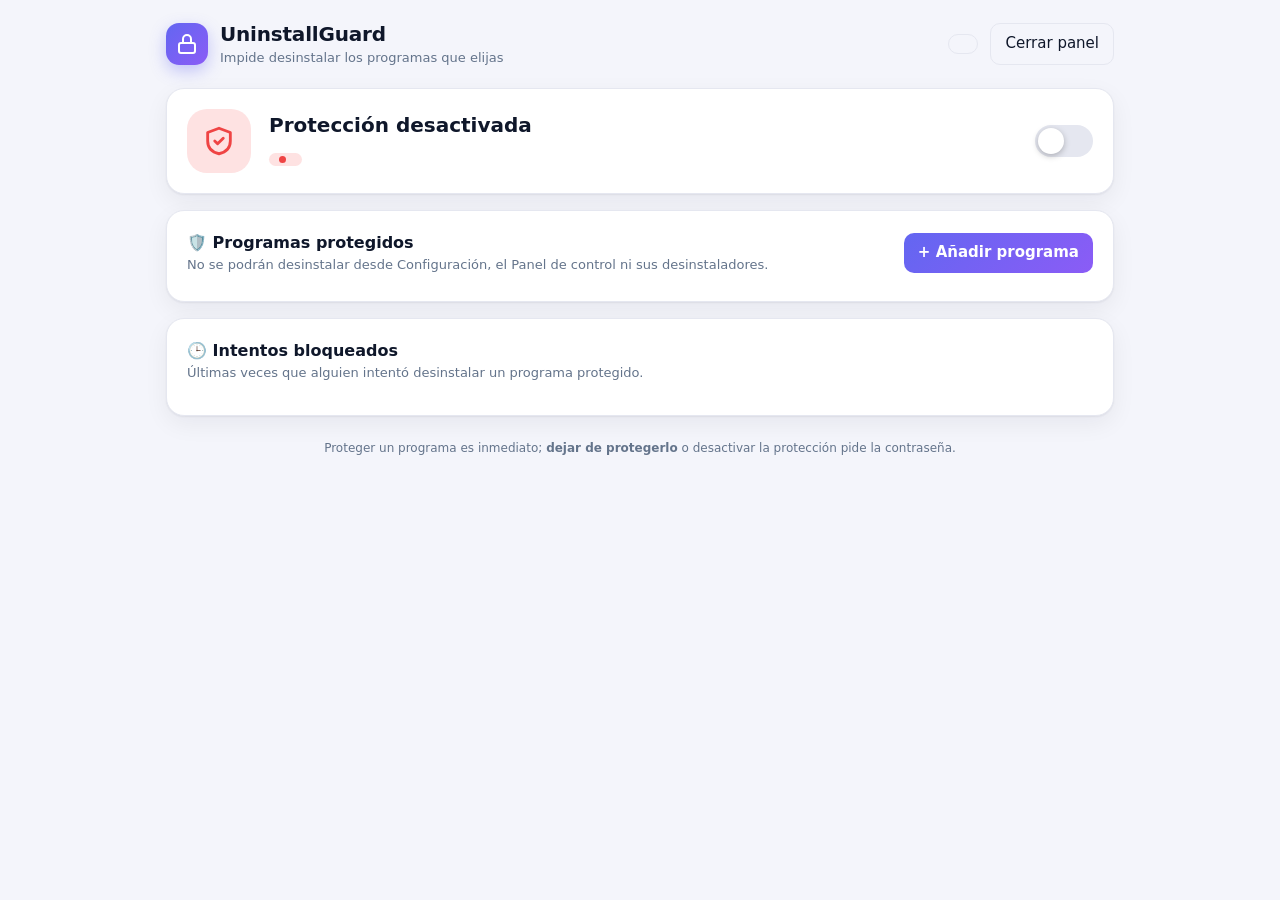
==== uninstallguard/web/index.html @ afc72b23 "Add uninstallguard: block uninstalling chosen Windows programs (NoRemove + uninstaller process watch" ====
<!doctype html>
<html lang="es">
<head>
<meta charset="utf-8">
<meta name="viewport" content="width=device-width,initial-scale=1">
<title>UninstallGuard</title>
<style>
:root{
  --bg:#f4f5fb;--card:#fff;--ink:#0f172a;--mute:#64748b;--line:#e5e7f0;--accent:#6366f1;--accent2:#8b5cf6;
  --ok:#10b981;--okbg:#d1fae5;--bad:#ef4444;--badbg:#fee2e2;--warn:#f59e0b;--warnbg:#fef3c7;--chip:#eef0ff;--shadow:0 1px 2px rgba(15,23,42,.06),0 8px 24px rgba(15,23,42,.06);
}
@media (prefers-color-scheme:dark){:root{
  --bg:#0b1020;--card:#141a2e;--ink:#e6e9f5;--mute:#8e98b5;--line:#232b45;--chip:#1d2545;--okbg:#0f3a2e;--badbg:#45161b;--warnbg:#3f3213;--shadow:0 1px 2px rgba(0,0,0,.4),0 8px 24px rgba(0,0,0,.3);}}
*{box-sizing:border-box}
body{margin:0;background:var(--bg);color:var(--ink);font:15px/1.45 system-ui,"Segoe UI",Roboto,sans-serif}
.wrap{max-width:980px;margin:0 auto;padding:20px 16px 48px}
header{display:flex;align-items:center;gap:12px;margin-bottom:20px}
.logo{width:42px;height:42px;border-radius:13px;background:linear-gradient(135deg,var(--accent),var(--accent2));display:grid;place-items:center;box-shadow:0 6px 16px rgba(99,102,241,.35)}
h1{font-size:20px;margin:0;letter-spacing:-.01em}
.sub{color:var(--mute);font-size:13px}
.sp{flex:1}
button{font:inherit;cursor:pointer;border:0;border-radius:10px;padding:9px 14px;color:var(--ink);background:var(--chip);transition:.15s}
button:hover{filter:brightness(.96)}button:active{transform:translateY(1px)}
button.primary{background:linear-gradient(135deg,var(--accent),var(--accent2));color:#fff;font-weight:600}
button.ghost{background:transparent;border:1px solid var(--line)}
.lockbtn{display:flex;gap:8px;align-items:center}
.card{background:var(--card);border:1px solid var(--line);border-radius:18px;padding:20px;box-shadow:var(--shadow)}
.hero{display:flex;align-items:center;gap:18px;flex-wrap:wrap;margin-bottom:16px}
.shield{width:64px;height:64px;border-radius:20px;display:grid;place-items:center;background:var(--badbg);color:var(--bad);transition:.25s}
.on .shield{background:var(--okbg);color:var(--ok)}
.hero h2{margin:0;font-size:20px}.hero p{margin:2px 0 0;color:var(--mute)}
.pill{display:inline-flex;align-items:center;gap:6px;padding:3px 10px;border-radius:99px;font-size:12px;font-weight:600;background:var(--badbg);color:var(--bad)}
.pill.ok{background:var(--okbg);color:var(--ok)}.pill.warn{background:var(--warnbg);color:var(--warn)}
.pill i{width:7px;height:7px;border-radius:50%;background:currentColor}
.switch{position:relative;width:58px;height:32px;flex:none}
.switch input{opacity:0;position:absolute;inset:0;width:100%;height:100%;margin:0;cursor:pointer;z-index:2}
.switch span{position:absolute;inset:0;border-radius:99px;background:var(--line);transition:.2s}
.switch span:after{content:"";position:absolute;top:3px;left:3px;width:26px;height:26px;border-radius:50%;background:#fff;box-shadow:0 2px 6px rgba(0,0,0,.25);transition:.2s}
.switch input:checked+span{background:linear-gradient(135deg,var(--accent),var(--accent2))}
.switch input:checked+span:after{transform:translateX(26px)}
.grid{display:grid;grid-template-columns:repeat(auto-fit,minmax(280px,1fr));gap:16px;margin-bottom:16px}
.card h3{margin:0 0 2px;font-size:16px;display:flex;align-items:center;gap:8px}
.card .hint{color:var(--mute);font-size:13px;margin:0 0 12px}
form{display:flex;gap:8px;margin-bottom:12px}
input[type=text],input[type=password]{flex:1;min-width:0;font:inherit;color:var(--ink);background:var(--bg);border:1px solid var(--line);border-radius:10px;padding:9px 12px;outline:none}
input:focus{border-color:var(--accent);box-shadow:0 0 0 3px rgba(99,102,241,.2)}
.chips{display:flex;flex-wrap:wrap;gap:8px;min-height:34px}
.chip{display:inline-flex;align-items:center;gap:6px;background:var(--chip);border-radius:99px;padding:5px 6px 5px 12px;font-size:13px}
.chip button{background:transparent;padding:2px 6px;border-radius:99px;color:var(--mute);line-height:1}
.chip button:hover{background:var(--badbg);color:var(--bad)}
.empty{color:var(--mute);font-size:13px;padding:4px 0}
.row{display:flex;align-items:center;gap:14px}
.row .t{flex:1}.row b{display:block}.row span{color:var(--mute);font-size:13px}
table{width:100%;border-collapse:collapse;font-size:13px}
td{padding:7px 4px;border-top:1px solid var(--line)}td.m{color:var(--mute);white-space:nowrap}
.scroll{max-height:240px;overflow:auto}
dialog{border:0;border-radius:20px;padding:24px;max-width:380px;width:calc(100% - 32px);background:var(--card);color:var(--ink);box-shadow:0 24px 64px rgba(0,0,0,.35)}
dialog::backdrop{background:rgba(8,12,28,.55);backdrop-filter:blur(4px)}
dialog h3{margin:0 0 6px;font-size:18px}dialog p{margin:0 0 14px;color:var(--mute);font-size:14px}
dialog form{flex-direction:column}.btns{display:flex;gap:8px;justify-content:flex-end;margin-top:6px}
.err{color:var(--bad);font-size:13px;min-height:18px;margin:-4px 0 4px}
#toast{position:fixed;left:50%;bottom:24px;transform:translateX(-50%) translateY(20px);background:var(--ink);color:var(--bg);padding:10px 16px;border-radius:12px;opacity:0;pointer-events:none;transition:.25s;max-width:90vw;z-index:10}
#toast.show{opacity:1;transform:translateX(-50%)}
footer{margin-top:24px;color:var(--mute);font-size:12px;text-align:center}
svg{display:block}

.prog{display:flex;align-items:center;gap:14px;padding:12px 0;border-top:1px solid var(--line)}
.prog:first-child{border-top:0}
.ico{width:40px;height:40px;border-radius:12px;background:var(--chip);display:grid;place-items:center;font-weight:700;color:var(--accent);flex:none}
.prog .t{flex:1;min-width:0}.prog b{display:block;overflow:hidden;text-overflow:ellipsis;white-space:nowrap}
.prog small{color:var(--mute);display:block;overflow:hidden;text-overflow:ellipsis;white-space:nowrap}
.tag{display:inline-block;font-size:11px;font-weight:600;padding:2px 8px;border-radius:99px;background:var(--okbg);color:var(--ok);margin-left:6px;vertical-align:middle}
.mini{display:flex;align-items:center;gap:8px;font-size:12px;color:var(--mute)}
.switch.sm{width:42px;height:24px}.switch.sm span:after{width:18px;height:18px}.switch.sm input:checked+span:after{transform:translateX(18px)}
.picker{max-height:340px;overflow:auto;margin:0 -6px}
.pick{display:flex;align-items:center;gap:12px;padding:9px 6px;border-radius:10px;cursor:pointer}
.pick:hover{background:var(--chip)}.pick.done{opacity:.5;cursor:default}
dialog.wide{max-width:520px}
</style></head>
<body>
<div class="wrap" id="app">
  <header>
    <div class="logo"><svg width="24" height="24" viewBox="0 0 24 24" fill="none" stroke="#fff" stroke-width="2" stroke-linecap="round" stroke-linejoin="round"><rect x="4" y="11" width="16" height="10" rx="2"/><path d="M8 11V7a4 4 0 018 0v4"/></svg></div>
    <div><h1>UninstallGuard</h1><div class="sub">Impide desinstalar los programas que elijas</div></div>
    <div class="sp"></div>
    <button class="lockbtn ghost" id="lockbtn"></button>
    <button class="ghost" id="quit" title="Cierra este panel (la protección sigue activa)">Cerrar panel</button>
  </header>

  <section class="card hero" id="hero">
    <div class="shield"><svg width="34" height="34" viewBox="0 0 24 24" fill="none" stroke="currentColor" stroke-width="2" stroke-linecap="round" stroke-linejoin="round"><path d="M12 3l8 3v6c0 5-3.5 8-8 9-4.5-1-8-4-8-9V6z"/><path d="M9 12l2 2 4-4"/></svg></div>
    <div style="flex:1;min-width:200px">
      <h2 id="heroTitle">Protección desactivada</h2>
      <p id="heroText"></p>
      <div style="margin-top:8px"><span class="pill" id="statusPill"><i></i><span id="statusText"></span></span></div>
    </div>
    <label class="switch" title="Activar / desactivar protección"><input type="checkbox" id="protect"><span></span></label>
  </section>

  <section class="card" style="margin-bottom:16px">
    <div class="row" style="margin-bottom:6px">
      <div class="t"><h3 style="margin:0">🛡️ Programas protegidos</h3><p class="hint" style="margin:2px 0 0">No se podrán desinstalar desde Configuración, el Panel de control ni sus desinstaladores.</p></div>
      <button class="primary" id="addProg">+ Añadir programa</button>
    </div>
    <div id="items"></div>
  </section>

  <section class="card">
    <h3>🕒 Intentos bloqueados</h3>
    <p class="hint">Últimas veces que alguien intentó desinstalar un programa protegido.</p>
    <div class="scroll"><table id="recent"></table></div>
  </section>

  <footer>Proteger un programa es inmediato; <b>dejar de protegerlo</b> o desactivar la protección pide la contraseña.</footer>
</div>

<dialog id="dlgPick" class="wide">
  <h3>Elige un programa</h3>
  <p>Programas instalados en este equipo.</p>
  <form onsubmit="return false" style="margin-bottom:8px"><input type="text" id="search" placeholder="Buscar…" autocomplete="off"></form>
  <div class="picker" id="picker"></div>
  <div class="btns"><button class="ghost" id="closePick" type="button">Cerrar</button></div>
</dialog>
<dialog id="dlgSetup">
  <h3>Crea tu contraseña</h3>
  <p>Hará falta para dejar de proteger un programa o desactivar la protección. Mínimo 8 caracteres.</p>
  <form id="fSetup"><input type="password" id="pw1" placeholder="Contraseña" autocomplete="new-password"><input type="password" id="pw2" placeholder="Repite la contraseña" autocomplete="new-password"><div class="err" id="e1"></div><div class="btns"><button class="primary">Guardar</button></div></form>
</dialog>
<dialog id="dlgUnlock">
  <h3>Contraseña de seguridad</h3>
  <p>Desbloquea los cambios durante 10 minutos.</p>
  <form id="fUnlock"><input type="password" id="pw3" placeholder="Contraseña" autocomplete="current-password"><div class="err" id="e2"></div><div class="btns"><button type="button" class="ghost" id="cancelU">Cancelar</button><button class="primary">Desbloquear</button></div></form>
</dialog>
<div id="toast" role="status"></div>
<script>
const $=s=>document.querySelector(s);
let S=null, token="", pending=null, PROGS=[];
const lockSvg='<svg width="16" height="16" viewBox="0 0 24 24" fill="none" stroke="currentColor" stroke-width="2" stroke-linecap="round" stroke-linejoin="round"><rect x="4" y="11" width="16" height="10" rx="2"/><path d="M8 11V7a4 4 0 018 0v4"/></svg>';
const openSvg='<svg width="16" height="16" viewBox="0 0 24 24" fill="none" stroke="currentColor" stroke-width="2" stroke-linecap="round" stroke-linejoin="round"><rect x="4" y="11" width="16" height="10" rx="2"/><path d="M8 11V7a4 4 0 017.5-2"/></svg>';
function toast(m){const t=$("#toast");t.textContent=m;t.classList.add("show");clearTimeout(toast.t);toast.t=setTimeout(()=>t.classList.remove("show"),3200)}
async function api(path,body){
  const r=await fetch(path,{method:body===undefined?"GET":"POST",headers:{"X-WG":"1","X-Token":token,"Content-Type":"application/json"},body:body===undefined?undefined:JSON.stringify(body)});
  const j=await r.json().catch(()=>({}));
  if(!r.ok){const e=new Error(j.error||"Error");e.status=r.status;throw e}
  return j;
}
async function guarded(fn){
  try{return await fn()}catch(e){
    if(e.status!==401)throw e;
    pending=fn;$("#pw3").value="";$("#e2").textContent="";$("#dlgUnlock").showModal();$("#pw3").focus();
  }
}
function esc(s){return String(s).replace(/[&<>"]/g,c=>({"&":"&amp;","<":"&lt;",">":"&gt;",'"':"&quot;"}[c]))}
function render(){
  const s=S, active=s.enabled&&s.daemon;
  $("#hero").classList.toggle("on",active);
  $("#heroTitle").textContent=active?"Protección activa":"Protección desactivada";
  $("#heroText").textContent=active?"Los programas de la lista no se pueden desinstalar.":"Actívala para que la lista tenga efecto.";
  $("#statusPill").className="pill "+(active?"ok":s.enabled?"warn":"");
  $("#statusText").textContent=active?"Vigilando":s.enabled?"Servicio no responde":"Inactivo";
  $("#protect").checked=s.enabled;
  $("#lockbtn").innerHTML=s.unlocked?openSvg+" Desbloqueado · bloquear":lockSvg+" Bloqueado";
  $("#items").innerHTML=s.items.length?s.items.map(it=>`<div class="prog"><div class="ico">${esc(it.name[0]||"?")}</div>
    <div class="t"><b>${esc(it.name)}${it.strong?'<span class="tag">reforzada</span>':''}</b><small>${esc(it.dir||it.uninstall)}</small></div>
    <label class="mini" title="Además deniega borrar los archivos de la carpeta de instalación (también impide que el programa se actualice)">Reforzada <span class="switch sm"><input type="checkbox" data-strong="${esc(it.key)}" ${it.strong?"checked":""}><span></span></span></label>
    <button data-un="${esc(it.key)}" title="Dejar de proteger">${s.unlocked?"Quitar":"🔒 Quitar"}</button></div>`).join(""):'<p class="empty">Ningún programa protegido todavía. Pulsa «Añadir programa».</p>';
  $("#recent").innerHTML=s.recent.length?s.recent.map(r=>`<tr><td class="m">${new Date(r.time).toLocaleString()}</td><td>${esc(r.name)}</td><td class="m">${esc(r.what.split("\\").pop())}</td></tr>`).join(""):'<tr><td class="empty">Sin intentos todavía</td></tr>';
}
async function refresh(){
  try{S=await api("/api/state");render();if(S.setup_needed&&!$("#dlgSetup").open)$("#dlgSetup").showModal()}catch(e){}
}
function renderPicker(){
  const q=$("#search").value.toLowerCase(), done=new Set(S.items.map(i=>i.key));
  const l=PROGS.filter(p=>p.name.toLowerCase().includes(q));
  $("#picker").innerHTML=l.length?l.map(p=>`<div class="pick ${done.has(p.key)?"done":""}" data-key="${esc(p.key)}"><div class="ico">${esc(p.name[0])}</div><div class="t" style="flex:1;min-width:0"><b style="display:block">${esc(p.name)}</b><small style="color:var(--mute)">${esc(p.version||"")} ${done.has(p.key)?"· ya protegido":""}</small></div></div>`).join(""):'<p class="empty" style="padding:10px">Sin resultados</p>';
}
$("#addProg").onclick=async()=>{
  $("#search").value="";$("#picker").innerHTML='<p class="empty" style="padding:10px">Cargando…</p>';$("#dlgPick").showModal();
  try{PROGS=await api("/api/programs");renderPicker()}catch(e){$("#picker").innerHTML='<p class="err" style="padding:10px">'+esc(e.message)+'</p>'}
};
$("#search").oninput=renderPicker;$("#closePick").onclick=()=>$("#dlgPick").close();
$("#picker").addEventListener("click",async ev=>{
  const row=ev.target.closest(".pick");if(!row||row.classList.contains("done"))return;
  try{const r=await api("/api/protect",{Key:row.dataset.key,Strong:false});toast("Protegido: "+r.name);await refresh();renderPicker()}catch(e){toast(e.message)}
});
document.addEventListener("click",async ev=>{
  const b=ev.target.closest("[data-un]");if(!b)return;
  const go=async()=>{await api("/api/unprotect",{Key:b.dataset.un});toast("Ya no está protegido");refresh()};
  try{await guarded(go)}catch(e){toast(e.message)}
});
document.addEventListener("change",async ev=>{
  const c=ev.target.closest("[data-strong]");if(!c)return;
  const on=c.checked, go=async()=>{await api("/api/strong",{Key:c.dataset.strong,On:on});toast(on?"Protección reforzada activada":"Protección reforzada quitada")};
  try{await (on?go():guarded(go))}catch(e){toast(e.message)}
  refresh();
});
$("#protect").addEventListener("change",async ev=>{
  const on=ev.target.checked;ev.target.disabled=true;
  const go=async()=>{await api("/api/protection",{On:on});toast(on?"Protección activada":"Protección desactivada")};
  try{await (on?go():guarded(go))}catch(e){toast(e.message)}
  ev.target.disabled=false;refresh();
});
$("#fUnlock").addEventListener("submit",async ev=>{
  ev.preventDefault();
  try{const r=await api("/api/unlock",{Password:$("#pw3").value});token=r.token;$("#dlgUnlock").close();
    if(pending){const f=pending;pending=null;await f()}refresh()}
  catch(e){$("#e2").textContent=e.message}
});
$("#cancelU").onclick=()=>{pending=null;$("#dlgUnlock").close();refresh()};
$("#fSetup").addEventListener("submit",async ev=>{
  ev.preventDefault();
  if($("#pw1").value!==$("#pw2").value){$("#e1").textContent="No coinciden.";return}
  try{const r=await api("/api/setup",{Password:$("#pw1").value});token=r.token;$("#dlgSetup").close();toast("Contraseña guardada");refresh()}
  catch(e){$("#e1").textContent=e.message}
});
$("#dlgSetup").addEventListener("cancel",e=>e.preventDefault());
$("#lockbtn").onclick=async()=>{
  if(S&&S.unlocked){await api("/api/lock",{});token="";refresh()}
  else{pending=null;$("#pw3").value="";$("#e2").textContent="";$("#dlgUnlock").showModal();$("#pw3").focus()}
};
$("#quit").onclick=async()=>{try{await api("/api/quit",{})}catch(e){}document.body.innerHTML='<p style="padding:40px;text-align:center;font-family:system-ui">Panel cerrado. La protección sigue funcionando. Abre UninstallGuard otra vez para cambiar ajustes.</p>'};
refresh();setInterval(refresh,4000);
</script>
</body>
</html>
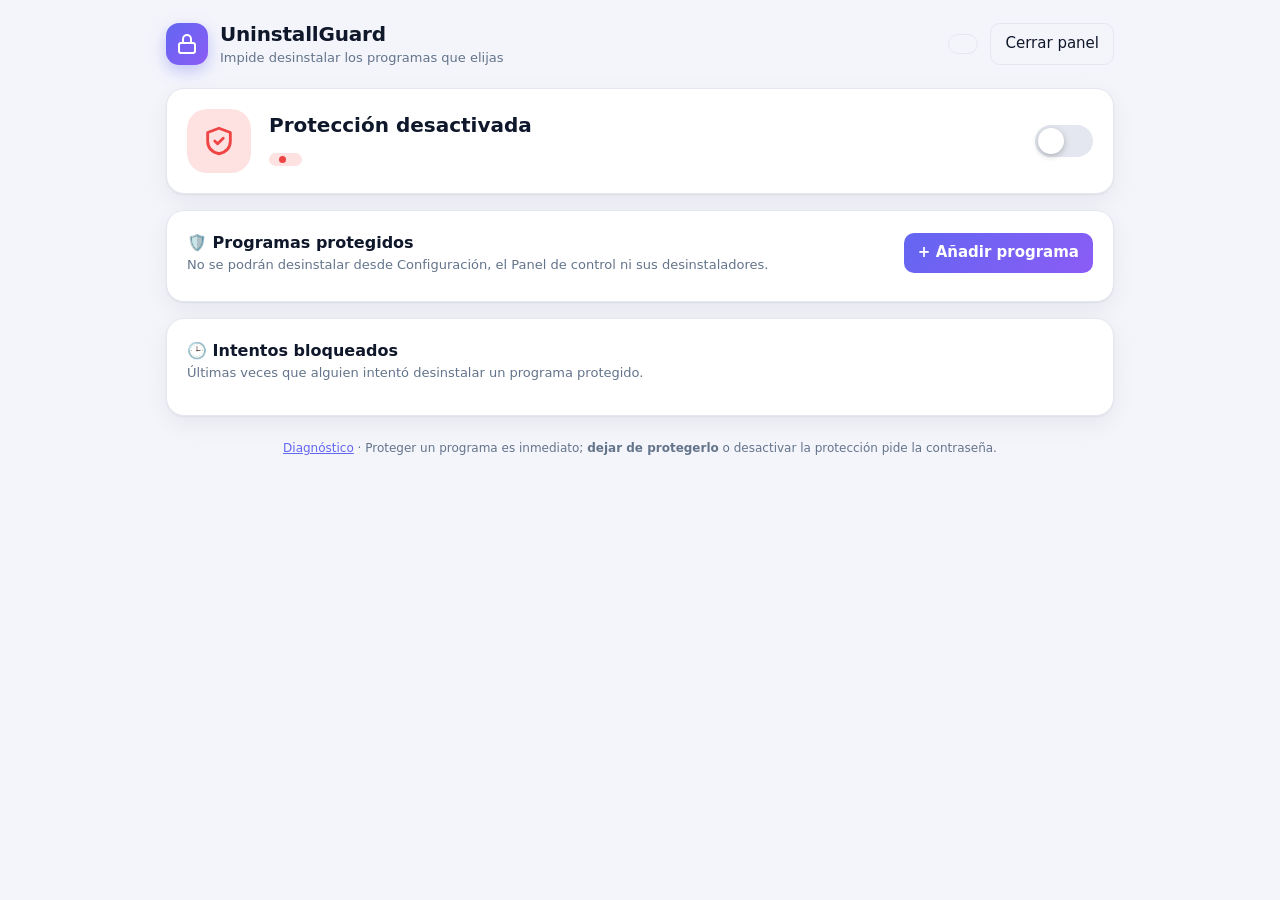
==== commit c219d3ce: "Add diagnostics and startup verification to all three tools; WebGuard only switches DNS once its ser" ====
--- a/uninstallguard/web/index.html
+++ b/uninstallguard/web/index.html
@@ -111,7 +111,7 @@
     <div class="scroll"><table id="recent"></table></div>
   </section>
 
-  <footer>Proteger un programa es inmediato; <b>dejar de protegerlo</b> o desactivar la protección pide la contraseña.</footer>
+  <footer><a href="#" id="diag" style="color:var(--accent)">Diagnóstico</a> · Proteger un programa es inmediato; <b>dejar de protegerlo</b> o desactivar la protección pide la contraseña.</footer>
 </div>
 
 <dialog id="dlgPick" class="wide">
@@ -130,6 +130,11 @@
   <h3>Contraseña de seguridad</h3>
   <p>Desbloquea los cambios durante 10 minutos.</p>
   <form id="fUnlock"><input type="password" id="pw3" placeholder="Contraseña" autocomplete="current-password"><div class="err" id="e2"></div><div class="btns"><button type="button" class="ghost" id="cancelU">Cancelar</button><button class="primary">Desbloquear</button></div></form>
+</dialog>
+<dialog id="dlgDiag" style="max-width:760px">
+  <h3>Diagnóstico</h3><p>Copia este texto si necesitas pedir ayuda.</p>
+  <pre id="diagText" style="max-height:50vh;overflow:auto;background:var(--bg);padding:12px;border-radius:10px;font-size:12px;white-space:pre-wrap;margin:0 0 12px">Cargando…</pre>
+  <div class="btns"><button class="ghost" id="copyDiag">Copiar</button><button class="primary" id="closeDiag">Cerrar</button></div>
 </dialog>
 <div id="toast" role="status"></div>
 <script>
@@ -219,6 +224,10 @@
   else{pending=null;$("#pw3").value="";$("#e2").textContent="";$("#dlgUnlock").showModal();$("#pw3").focus()}
 };
 $("#quit").onclick=async()=>{try{await api("/api/quit",{})}catch(e){}document.body.innerHTML='<p style="padding:40px;text-align:center;font-family:system-ui">Panel cerrado. La protección sigue funcionando. Abre UninstallGuard otra vez para cambiar ajustes.</p>'};
+$("#diag").onclick=async ev=>{ev.preventDefault();$("#diagText").textContent="Cargando… (puede tardar unos segundos)";$("#dlgDiag").showModal();
+  try{$("#diagText").textContent=(await api("/api/diagnose")).text}catch(e){$("#diagText").textContent=e.message}};
+$("#closeDiag").onclick=()=>$("#dlgDiag").close();
+$("#copyDiag").onclick=()=>{navigator.clipboard.writeText($("#diagText").textContent).then(()=>toast("Copiado"))};
 refresh();setInterval(refresh,4000);
 </script>
 </body>
